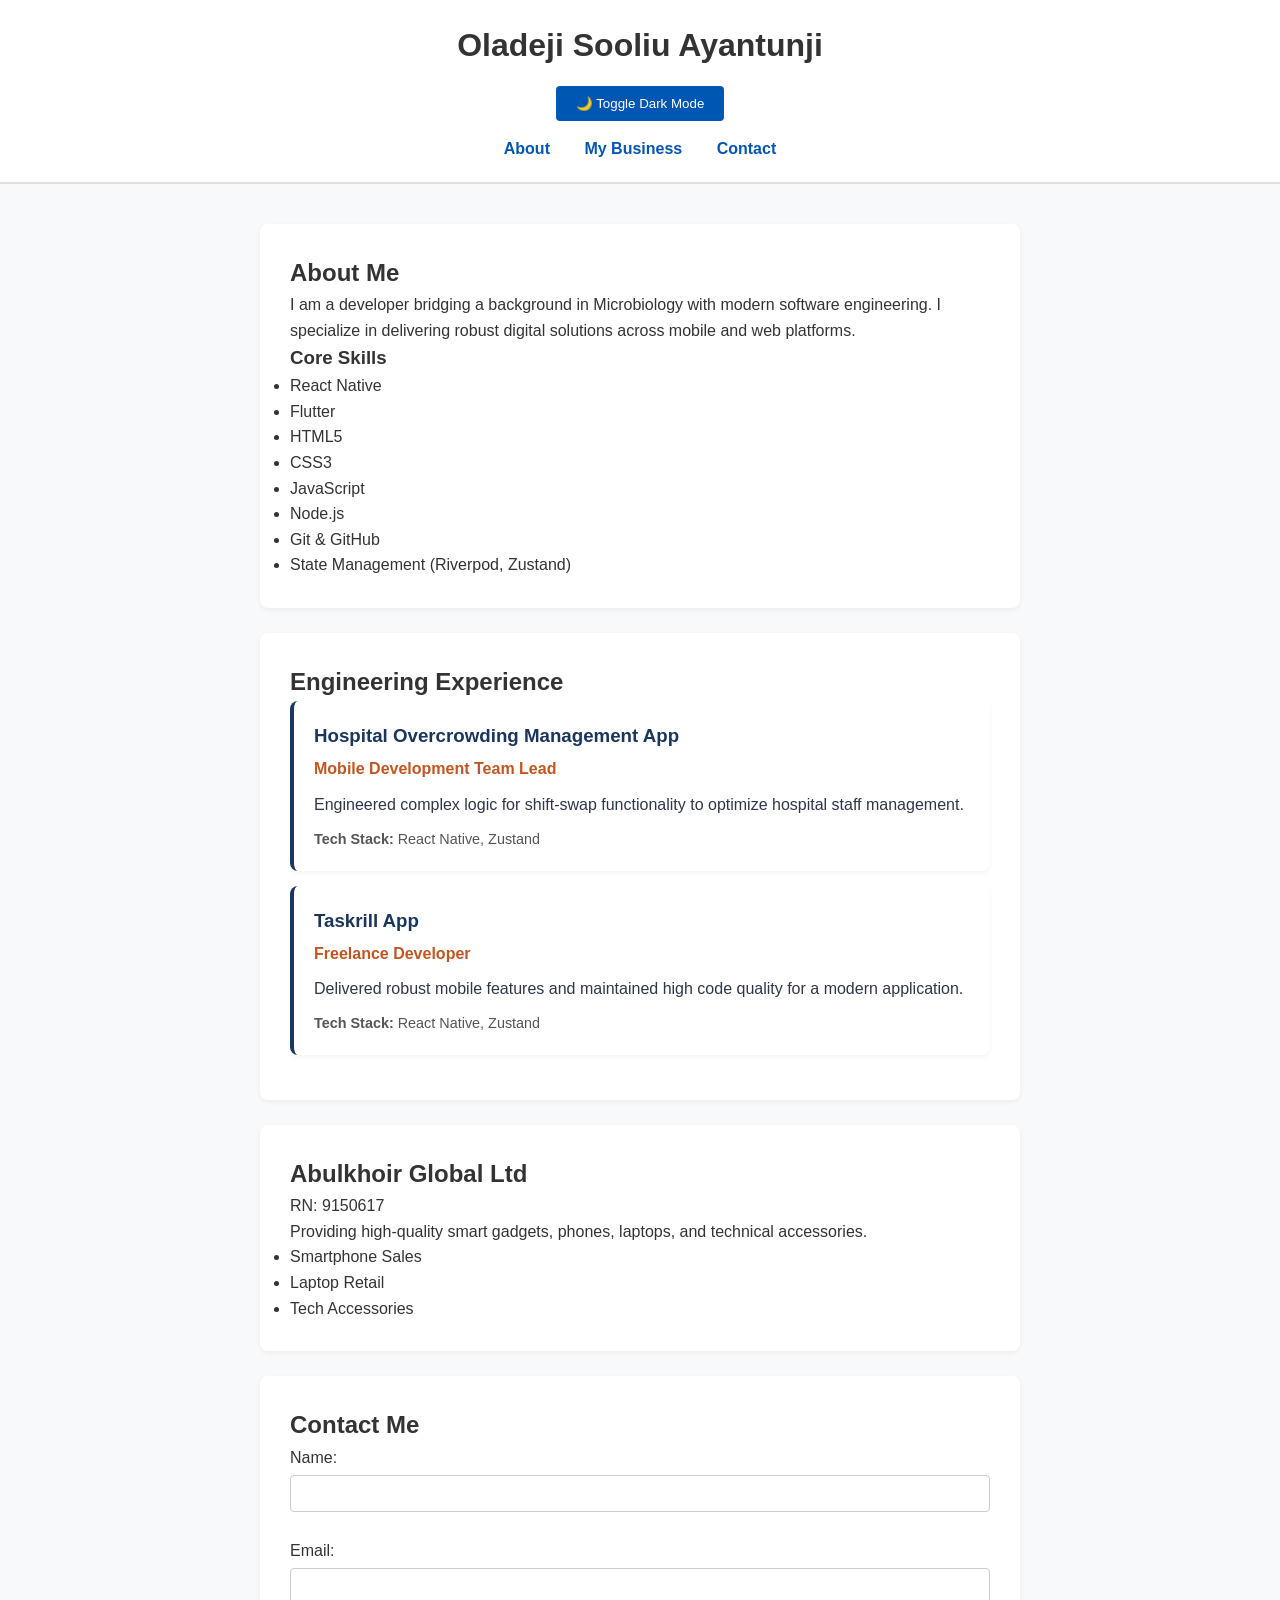
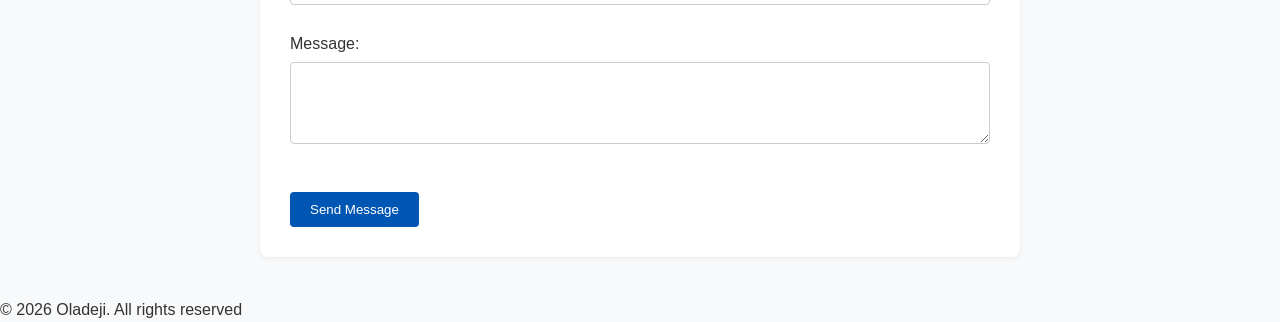
==== frontend/index.html @ c2937960 "Add portfolio structure with data, HTML, CSS, and JavaScript files" ====
<!DOCTYPE html>
<html>
    <head>
        <meta charset="UTF-8">
        <meta name="viewport"
        content = "width = device-width, initial-scale = 1.0">
        <title>My learning journey</title>
        <link rel="stylesheet" href="style.css">
    </head>
    <body>
        <header>
            <h1>Oladeji Sooliu Ayantunji</h1>
           <button id="theme-toggle">🌙 Toggle Dark Mode</button>
            <nav>
                <ul>
                    <li><a href="#about">About</a></li>
                    <li><a href="#business">My Business</a></li>
                    <li><a href="#contact">Contact</a></li>
                </ul>
            </nav>
        </header>

        <main>
            <!-- <section id="about">
                <h2>About Me</h2>
                 <div class="about-content">
                <img src="https://via.placeholder.com/150" alt = "Placeholder profile picture">
                <p>I am a developer expanding my skills into fullstack web development , bringing my frameworks  to the web</p>
                  </div>
            </section>

            <section id="github-section">
                <h2>My GitHub Stats</h2>
                <div id="github-data">
                <p>Ready to load profile...</p>
                </div>
                <button id="fetch-btn">Load GitHub Profile</button>
            </section>

            <section id="business">
                <h2>Abulkhoir Global Ltd</h2>
                <p>We provide high quality gadgets including phones, laptops, accesories. (RN:9150617)</p>
            </section> -->

        <section id="about">
            <h2>About Me</h2>
            <p id="bio-text">Loading bio...</p>
            
            <h3>Core Skills</h3>
            <ul id="skills-list">
            </ul>
        </section>

        <section id="projects">
            <h2>Engineering Experience</h2>
            <div id="projects-list">
                </div>
        </section>

        <section id="business">
            <h2 id="biz-name">Loading business...</h2>
            <p id="biz-reg"></p>
            <p id="biz-desc"></p>
            <ul id="biz-services">
                </ul>
        </section>

            <section id="contact">
                <h2>Contact Me</h2>
                <form>
                    <label for="name">Name:</label>
                    <input type ="text" id="name" name="name" required>
                    <br><br>
                    <label for="email" >Email:</label>
                    <input type="email" id ="email" name="email" required>
                    <br><br>
                    <label for="message">Message:</label> <br>
                    <textarea id="message" name="message" rows="4" required></textarea>
                    <br><br>
                    <button type="submit">Send Message</button>
                </form>
            </section>
        </main>
        <footer>
            <p>&copy; 2026 Oladeji. All rights reserved</p>
        </footer>
             <script src="data.js"></script>
            <script src="script.js"></script>
    </body>
</html>
---- frontend/style.css ----
/* 1. Global Reset: Clears default browser margins */
* {
    margin: 0;
    padding: 0;
    box-sizing: border-box; 
}

/* 2. Body Styling: Setting the base font and a clean light background */
body {
    font-family: 'Segoe UI', Tahoma, Geneva, Verdana, sans-serif;
    background-color: #f8f9fa; /* A very soft, light gray */
    color: #333333; /* Dark gray text for high contrast and readability */
    line-height: 1.6;
}

/* 3. Header Styling: Adding padding and a white background */
header {
    background-color: #ffffff;
    padding: 20px;
    text-align: center;
    border-bottom: 2px solid #e0e0e0;
}

/* 4. Navigation Styling: Removing bullet points and making links horizontal */
nav ul {
    list-style: none;
    margin-top: 15px;
}

nav ul li {
    display: inline;
    margin: 0 15px;
}

nav a {
    text-decoration: none;
    color: #0056b3; /* A crisp blue */
    font-weight: bold;
}

/* 5. Main Content: Giving the sections some breathing room (Margin & Padding) */
main {
    max-width: 800px; /* Prevents text from stretching too wide on big screens */
    margin: 40px auto; /* Centers the main block on the page */
    padding: 0 20px;
}

section {
    background-color: #ffffff;
    padding: 30px;
    margin-bottom: 25px;
    border-radius: 8px; /* Slightly rounded corners */
    box-shadow: 0 2px 5px rgba(0,0,0,0.05); /* A very subtle shadow */
}

/* 7. Flexbox Layouts: The About Section */
.about-content {
    display: flex;          /* Turns this div into a flex container */
    align-items: center;    /* Vertically centers the text with the image */
    gap: 30px;              /* Adds exactly 30px of space between the img and text */
    margin-top: 15px;
}

.about-content img {
    border-radius: 50%;     /* Turns the square image into a perfect circle */
    width: 150px;           /* Locks the image width */
    height: 150px;          /* Locks the image height */
    object-fit: cover;      /* Ensures the image doesn't stretch weirdly */
}


/* 6. Form Styling: Making the inputs look clickable */
input, textarea {
    width: 100%;
    padding: 10px;
    margin-top: 5px;
    border: 1px solid #ccc;
    border-radius: 4px;
}

button {
    background-color: #0056b3;
    color: white;
    padding: 10px 20px;
    border: none;
    border-radius: 4px;
    cursor: pointer;
    margin-top: 15px;
}

button:hover {
    background-color: #004494; /* Darkens slightly when hovered */
}
/* 8. Responsive Design: Mobile Breakpoint */
@media (max-width: 768px) {
    /* When the screen is 768px wide or smaller, run these rules: */

    /* Stack the navigation links vertically */
    nav ul li {
        display: block;
        margin: 10px 0;
    }

    /* Stack the About section vertically like a mobile app view */
    .about-content {
        flex-direction: column; 
        text-align: center;
        gap: 15px; /* Reduce the gap slightly for smaller screens */
    }

    /* Make the form inputs take up the whole screen width */
    input, textarea {
        width: 100%;
    }
    
    /* Give the main container a bit less margin on small screens */
    main {
        margin: 20px auto; 
    }

    /* 9. Dark Mode Theme */
body.dark-mode {
    background-color: #121212;
    color: #e0e0e0;
}

body.dark-mode header, 
body.dark-mode section {
    background-color: #1e1e1e;
    border-color: #333333;
    box-shadow: 0 2px 5px rgba(255,255,255,0.05);
}

body.dark-mode nav a {
    color: #66b3ff; /* Lighter blue for dark backgrounds */
}

}
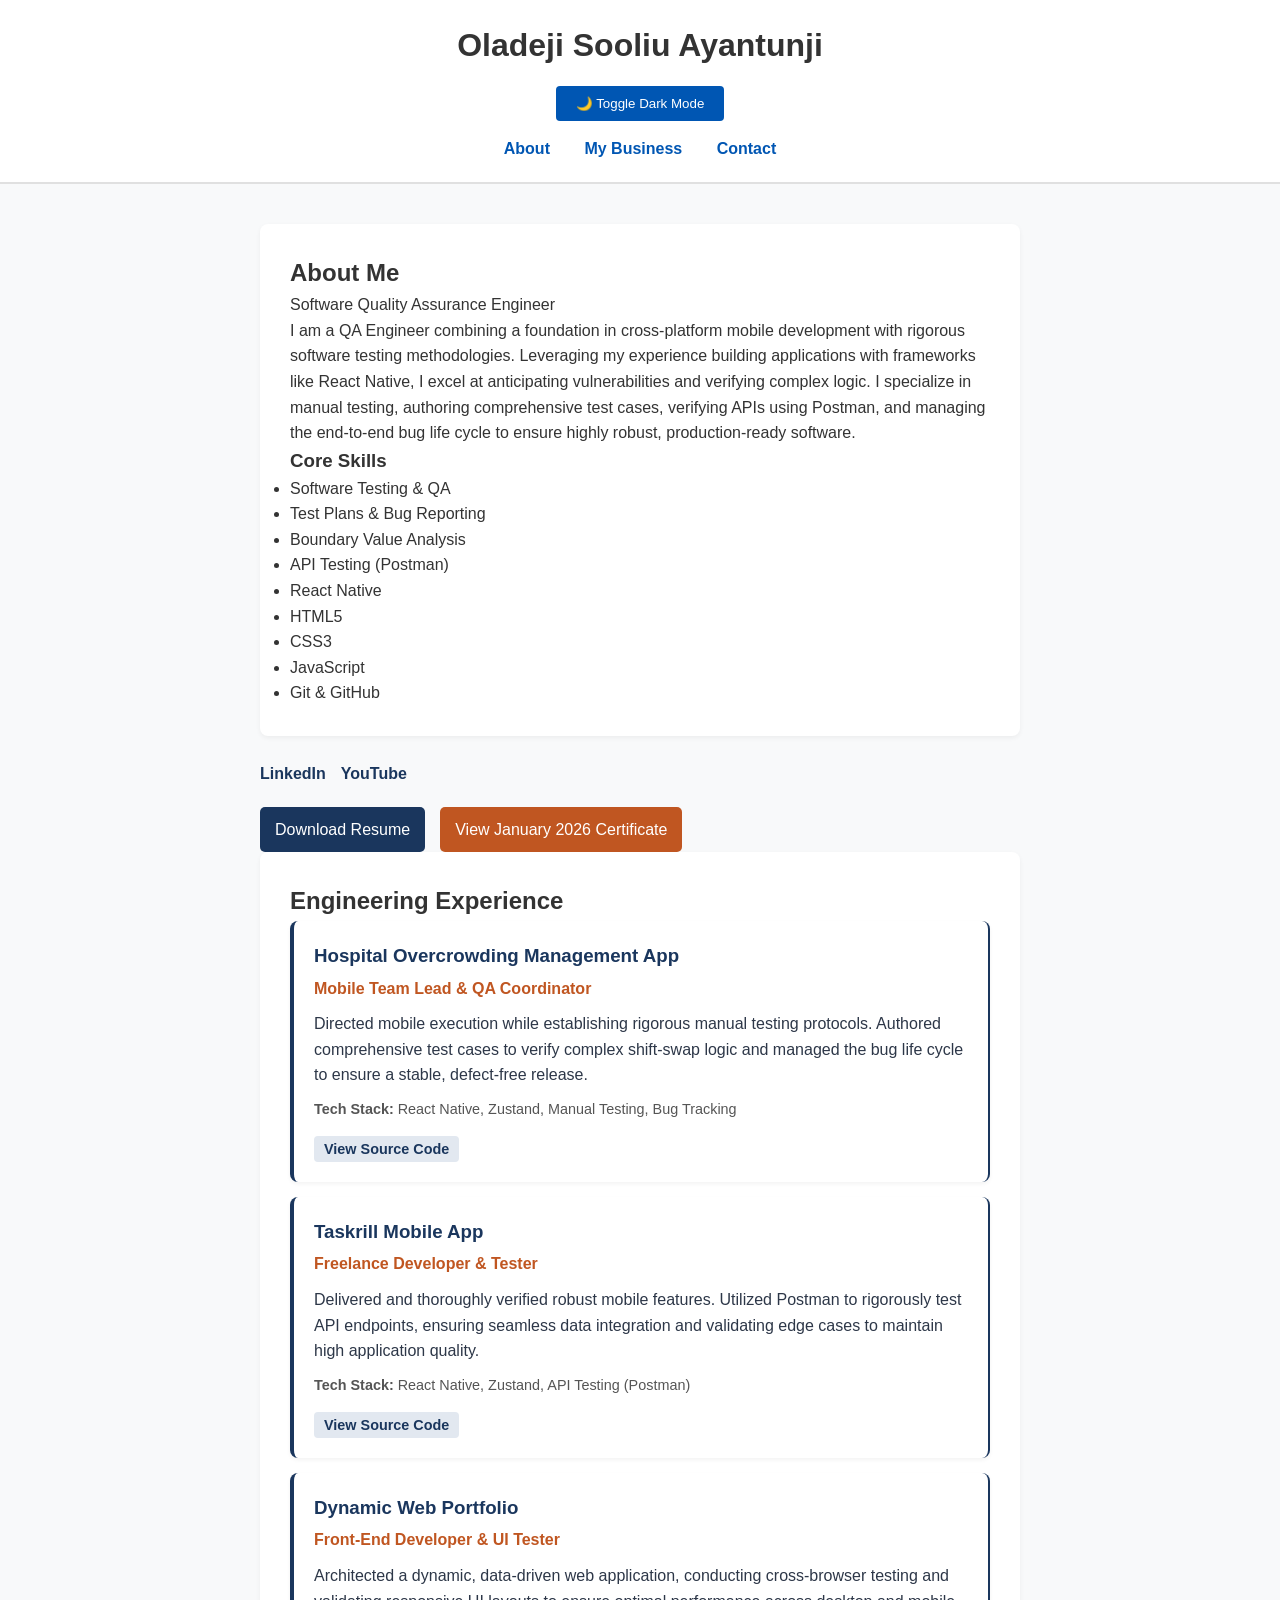
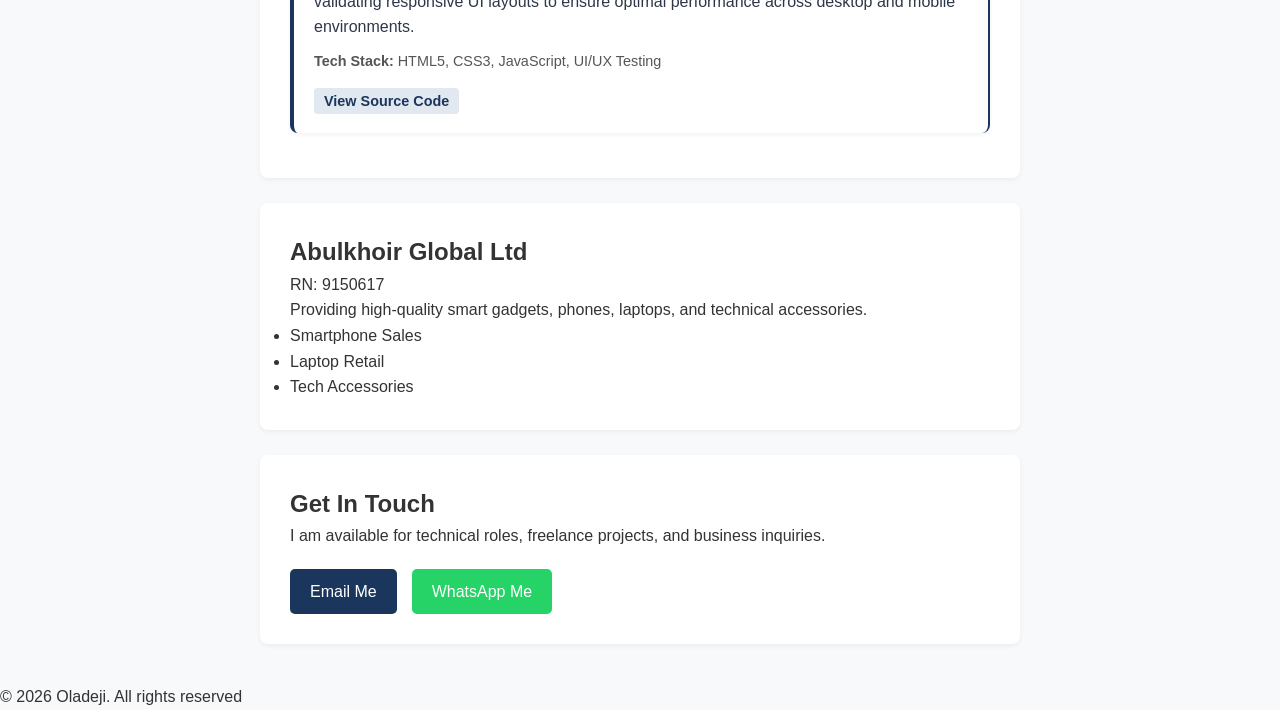
==== commit d0ea2fcd: "Update portfolio data and enhance HTML structure with new sections for credentials and social links" ====
--- a/frontend/index.html
+++ b/frontend/index.html
@@ -21,35 +21,29 @@
         </header>
 
         <main>
-            <!-- <section id="about">
-                <h2>About Me</h2>
-                 <div class="about-content">
-                <img src="https://via.placeholder.com/150" alt = "Placeholder profile picture">
-                <p>I am a developer expanding my skills into fullstack web development , bringing my frameworks  to the web</p>
-                  </div>
-            </section>
 
-            <section id="github-section">
-                <h2>My GitHub Stats</h2>
-                <div id="github-data">
-                <p>Ready to load profile...</p>
-                </div>
-                <button id="fetch-btn">Load GitHub Profile</button>
-            </section>
-
-            <section id="business">
-                <h2>Abulkhoir Global Ltd</h2>
-                <p>We provide high quality gadgets including phones, laptops, accesories. (RN:9150617)</p>
-            </section> -->
 
         <section id="about">
             <h2>About Me</h2>
+            <p id="role-text">Loading role...</p>
             <p id="bio-text">Loading bio...</p>
+            
             
             <h3>Core Skills</h3>
             <ul id="skills-list">
             </ul>
         </section>
+
+        <!-- New Social Links -->
+            <div id="socials-list" style="display: flex; gap: 15px; margin-top: 15px;">
+                <!-- JS will inject socials here -->
+            </div>
+
+            <!-- New Resume & Certificate Buttons -->
+            <div id="credentials" style="display: flex; gap: 15px; margin-top: 20px;">
+                <a id="resume-btn" href="#" target="_blank" style="padding: 10px 15px; background-color: #1A365D; color: white; text-decoration: none; border-radius: 5px;">Download Resume</a>
+                <a id="cert-btn" href="#" target="_blank" style="padding: 10px 15px; background-color: #C05621; color: white; text-decoration: none; border-radius: 5px;">View Certificate</a>
+            </div>
 
         <section id="projects">
             <h2>Engineering Experience</h2>
@@ -65,7 +59,16 @@
                 </ul>
         </section>
 
-            <section id="contact">
+        <section id="contact">
+            <h2>Get In Touch</h2>
+            <p>I am available for technical roles, freelance projects, and business inquiries.</p>
+            <div style="display: flex; gap: 15px; margin-top: 20px;">
+                <a id="email-btn" href="#" style="padding: 10px 20px; background-color: #1A365D; color: white; text-decoration: none; border-radius: 5px;">Email Me</a>
+                <a id="whatsapp-btn" href="#" target="_blank" style="padding: 10px 20px; background-color: #25D366; color: white; text-decoration: none; border-radius: 5px;">WhatsApp Me</a>
+            </div>
+        </section>
+
+            <!-- <section id="contact">
                 <h2>Contact Me</h2>
                 <form>
                     <label for="name">Name:</label>
@@ -79,7 +82,7 @@
                     <br><br>
                     <button type="submit">Send Message</button>
                 </form>
-            </section>
+            </section> -->
         </main>
         <footer>
             <p>&copy; 2026 Oladeji. All rights reserved</p>
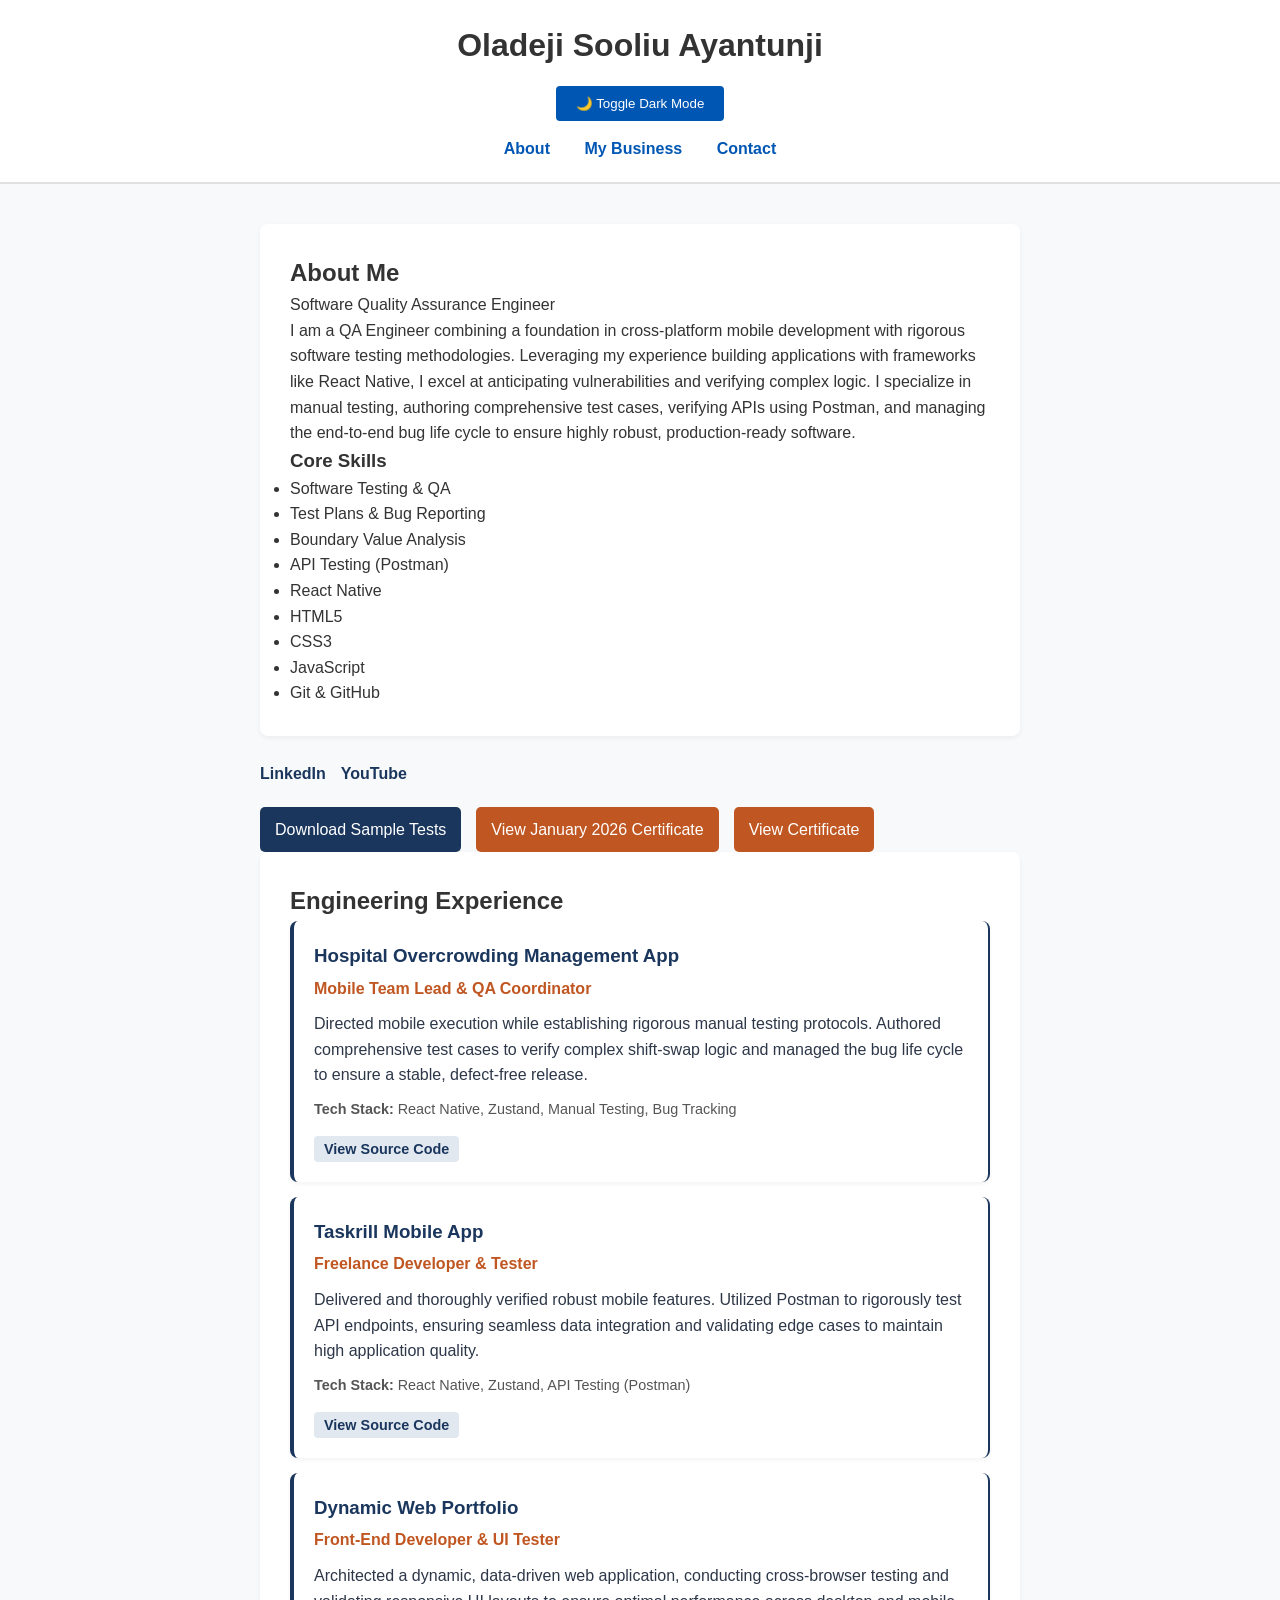
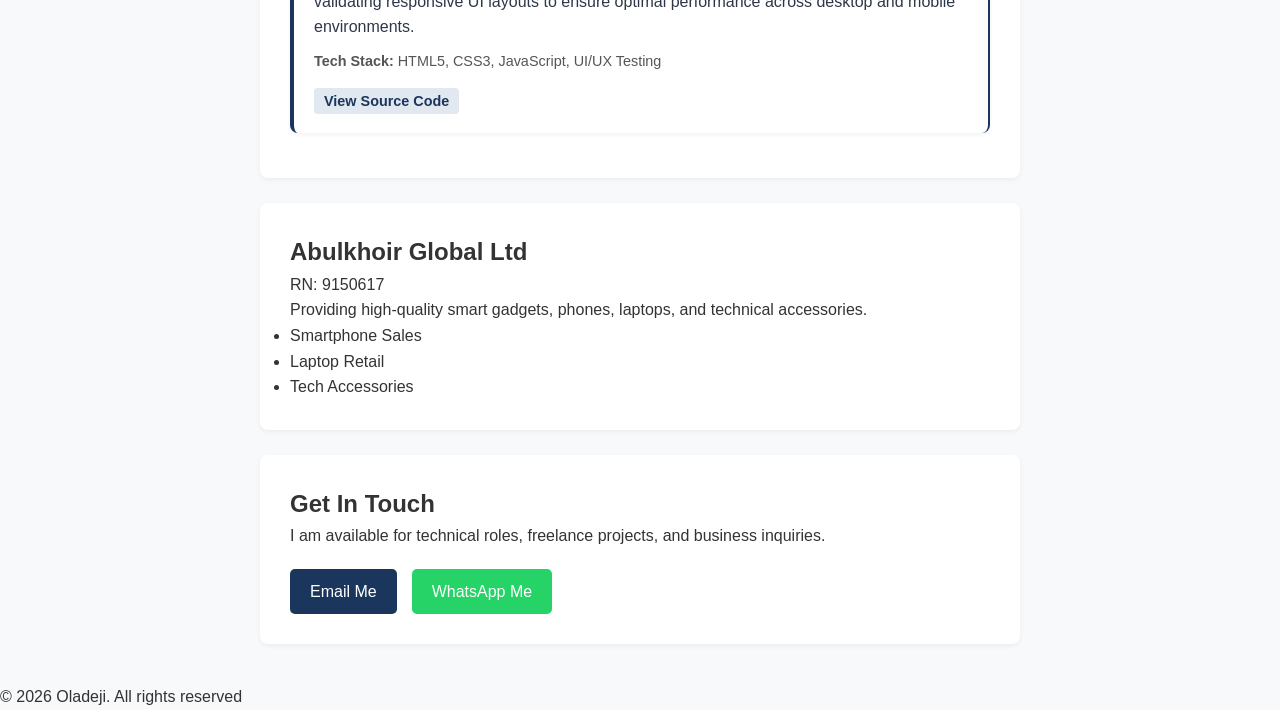
==== commit 6daccdd4: "Add resume and certificate sections to portfolio with updated links and buttons" ====
--- a/frontend/index.html
+++ b/frontend/index.html
@@ -41,7 +41,8 @@
 
             <!-- New Resume & Certificate Buttons -->
             <div id="credentials" style="display: flex; gap: 15px; margin-top: 20px;">
-                <a id="resume-btn" href="#" target="_blank" style="padding: 10px 15px; background-color: #1A365D; color: white; text-decoration: none; border-radius: 5px;">Download Resume</a>
+                <a id="resume-btn" href="#" target="_blank" style="padding: 10px 15px; background-color: #1A365D; color: white; text-decoration: none; border-radius: 5px;">Download Sample Tests</a>
+                <a id="cert-btn" href="#" target="_blank" style="padding: 10px 15px; background-color: #C05621; color: white; text-decoration: none; border-radius: 5px;">View Certificate</a>
                 <a id="cert-btn" href="#" target="_blank" style="padding: 10px 15px; background-color: #C05621; color: white; text-decoration: none; border-radius: 5px;">View Certificate</a>
             </div>
 
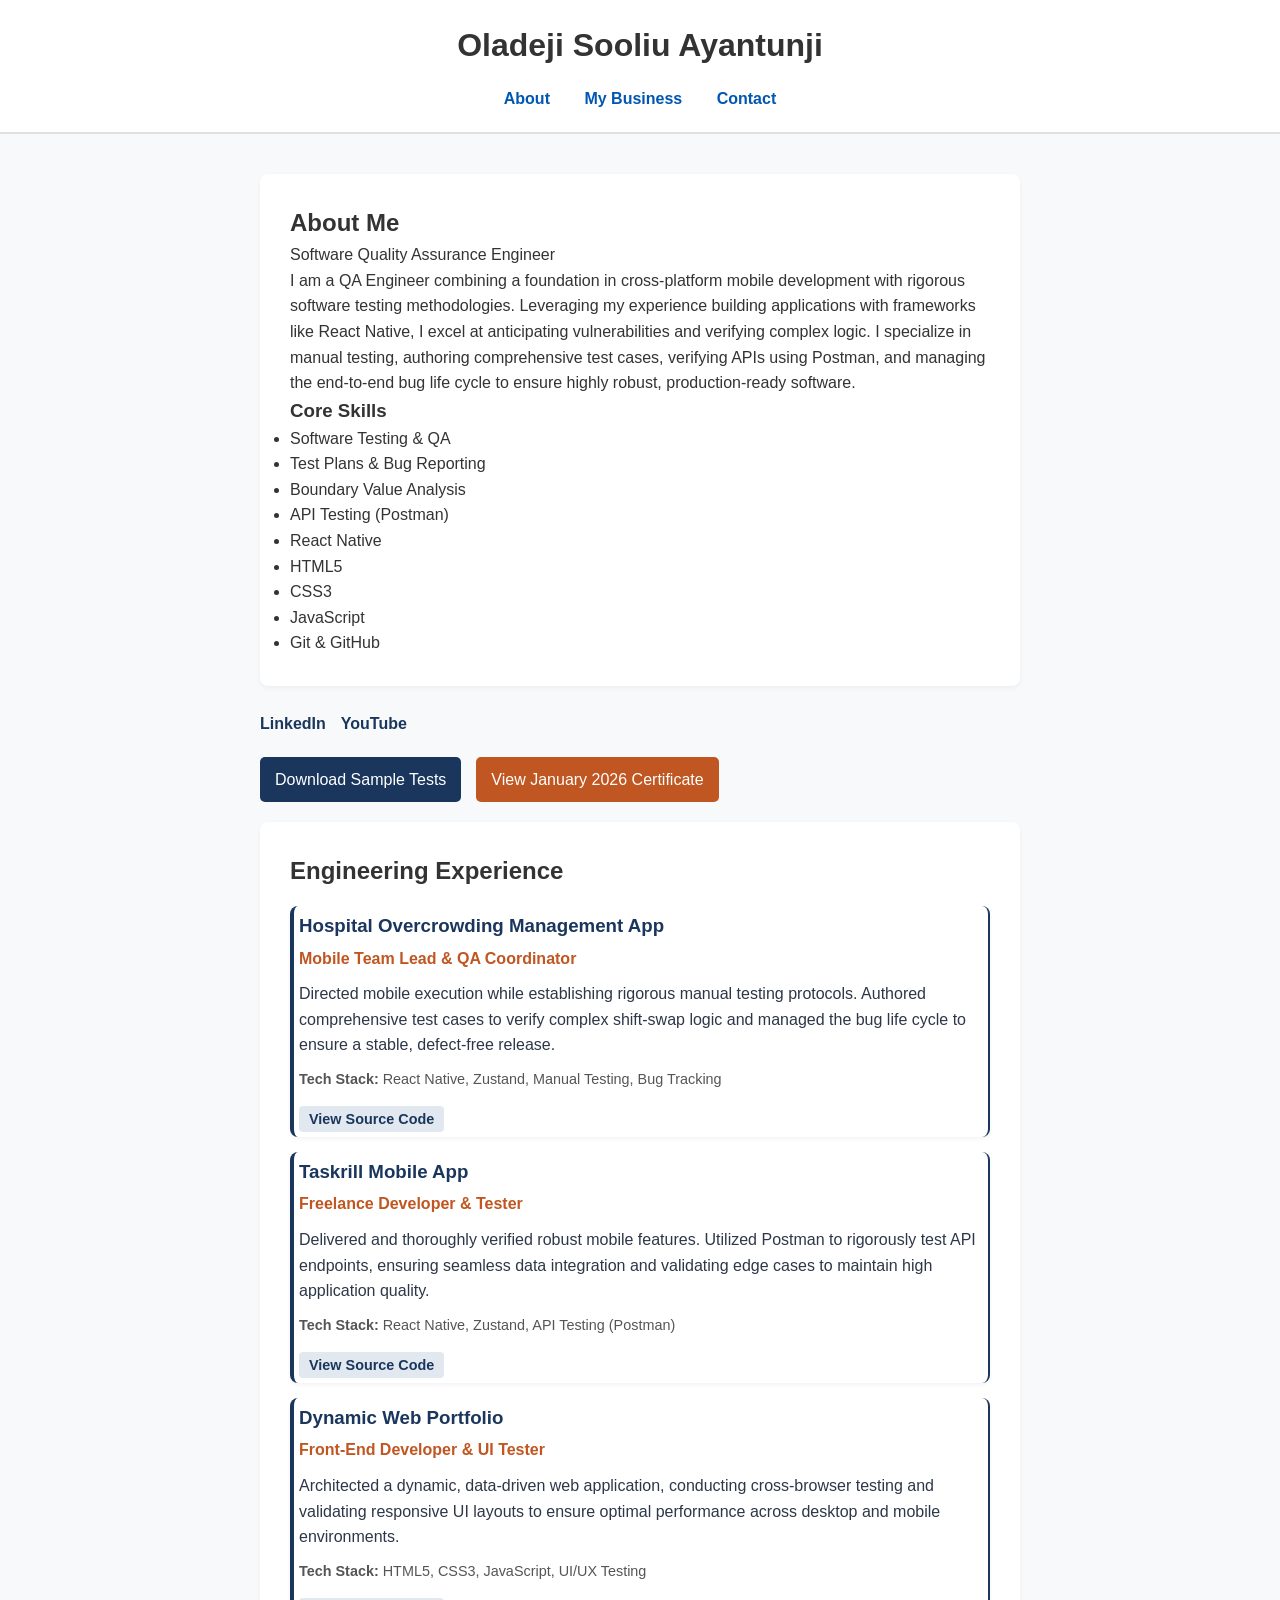
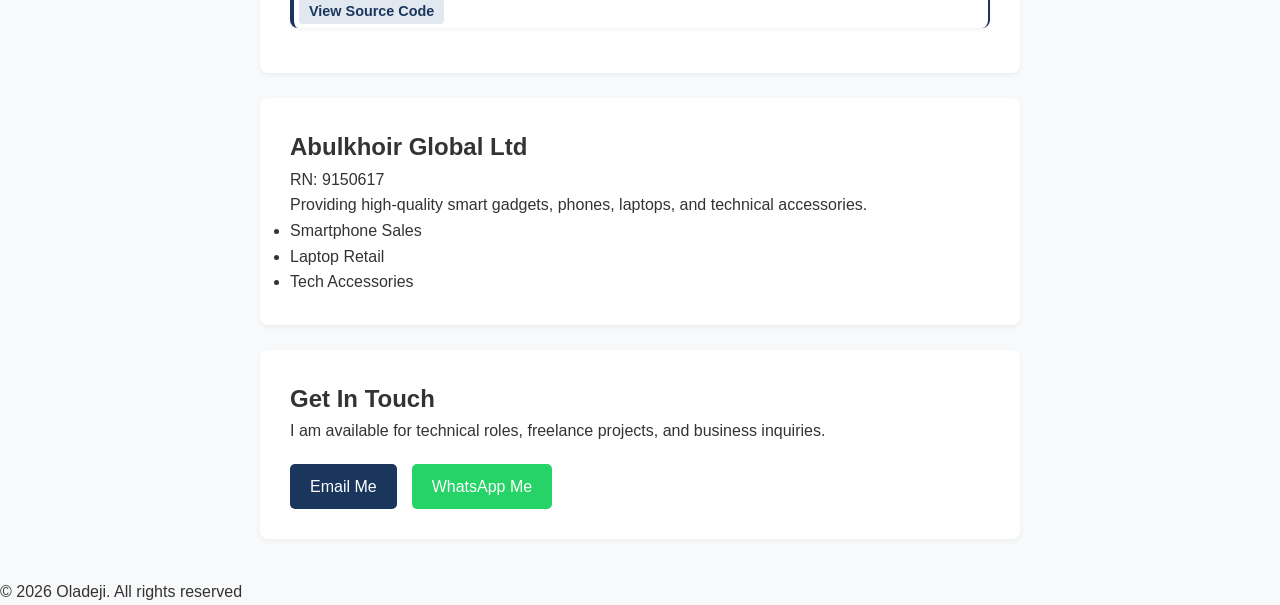
==== commit 4961624a: "Update portfolio with new project details and add resume and certificate sections" ====
--- a/frontend/index.html
+++ b/frontend/index.html
@@ -4,13 +4,13 @@
         <meta charset="UTF-8">
         <meta name="viewport"
         content = "width = device-width, initial-scale = 1.0">
-        <title>My learning journey</title>
+        <title>QA and Testing</title>
         <link rel="stylesheet" href="style.css">
     </head>
     <body>
         <header>
             <h1>Oladeji Sooliu Ayantunji</h1>
-           <button id="theme-toggle">🌙 Toggle Dark Mode</button>
+          
             <nav>
                 <ul>
                     <li><a href="#about">About</a></li>
@@ -40,10 +40,10 @@
             </div>
 
             <!-- New Resume & Certificate Buttons -->
-            <div id="credentials" style="display: flex; gap: 15px; margin-top: 20px;">
+            <div id="credentials" style="display: flex; gap: 15px; margin-top: 20px; margin-bottom: 20px;">
                 <a id="resume-btn" href="#" target="_blank" style="padding: 10px 15px; background-color: #1A365D; color: white; text-decoration: none; border-radius: 5px;">Download Sample Tests</a>
                 <a id="cert-btn" href="#" target="_blank" style="padding: 10px 15px; background-color: #C05621; color: white; text-decoration: none; border-radius: 5px;">View Certificate</a>
-                <a id="cert-btn" href="#" target="_blank" style="padding: 10px 15px; background-color: #C05621; color: white; text-decoration: none; border-radius: 5px;">View Certificate</a>
+                
             </div>
 
         <section id="projects">
@@ -69,6 +69,8 @@
             </div>
         </section>
 
+       
+
             <!-- <section id="contact">
                 <h2>Contact Me</h2>
                 <form>
